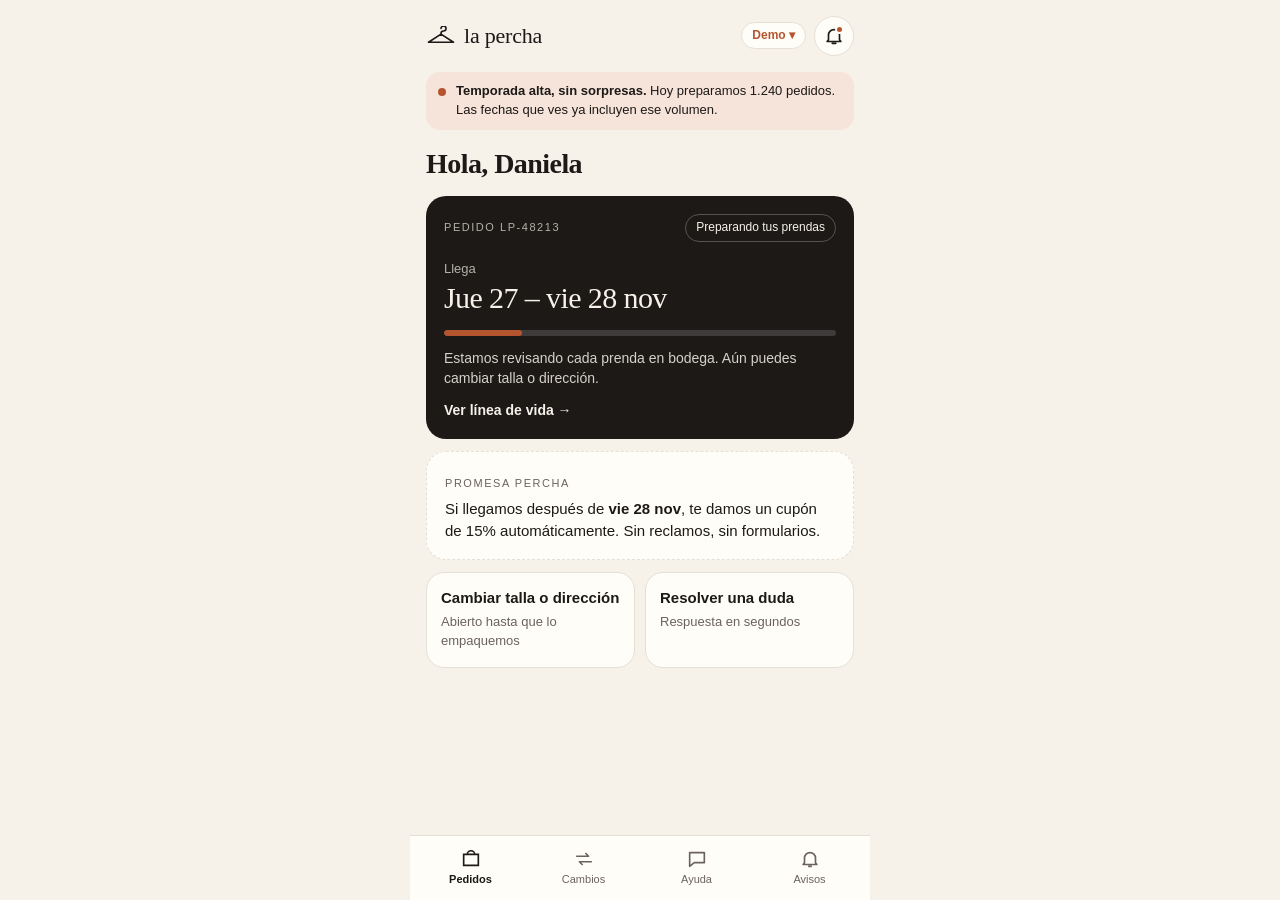
==== percha/app/index.html @ 1cbc2aa0 "Añadir web y prototipo de app Mi pedido de La Percha para el reto ESIC Co-Authored-By: Claude Opus 5" ====
<!doctype html>
<html lang="es">
<head>
  <meta charset="utf-8">
  <meta name="viewport" content="width=device-width, initial-scale=1, viewport-fit=cover">
  <title>La Percha · Mi pedido</title>
  <meta name="description" content="Sigue tu pedido de La Percha en tiempo real, cámbialo y resuelve cualquier duda sin esperar.">
  <meta name="theme-color" content="#1c1917">
  <link rel="manifest" href="manifest.webmanifest">
  <link rel="icon" href="icon.svg" type="image/svg+xml">
  <link rel="apple-touch-icon" href="icon.svg">
  <link rel="stylesheet" href="app.css">
</head>
<body>
  <div class="shell">
    <header class="top">
      <button class="brand" data-go="/" aria-label="Inicio">
        <svg viewBox="0 0 48 32" width="30" height="20" aria-hidden="true"><path d="M24 4a4 4 0 1 1 4 4c-2 0-4 1.6-4 4v1L4 26h40L24 13" fill="none" stroke="currentColor" stroke-width="2.6" stroke-linecap="round" stroke-linejoin="round"/></svg>
        <span>la percha</span>
      </button>
      <button class="bell" data-go="/avisos" aria-label="Avisos">
        <svg viewBox="0 0 24 24" width="22" height="22" aria-hidden="true"><path d="M6 16V11a6 6 0 1 1 12 0v5l1.5 2h-15L6 16Zm4 4h4" fill="none" stroke="currentColor" stroke-width="1.8" stroke-linecap="round" stroke-linejoin="round"/></svg>
        <span class="dot" id="unread" hidden></span>
      </button>
    </header>

    <main id="view" tabindex="-1"></main>

    <nav class="tabs" aria-label="Secciones">
      <button data-go="/" data-tab="/"><svg viewBox="0 0 24 24" aria-hidden="true"><path d="M4 7h16v12H4zM8 7a4 4 0 0 1 8 0" fill="none" stroke="currentColor" stroke-width="1.8"/></svg>Pedidos</button>
      <button data-go="/cambios" data-tab="/cambios"><svg viewBox="0 0 24 24" aria-hidden="true"><path d="M4 9h13l-3-3M20 15H7l3 3" fill="none" stroke="currentColor" stroke-width="1.8" stroke-linecap="round" stroke-linejoin="round"/></svg>Cambios</button>
      <button data-go="/ayuda" data-tab="/ayuda"><svg viewBox="0 0 24 24" aria-hidden="true"><path d="M4 5h16v11H9l-5 4z" fill="none" stroke="currentColor" stroke-width="1.8" stroke-linejoin="round"/></svg>Ayuda</button>
      <button data-go="/avisos" data-tab="/avisos"><svg viewBox="0 0 24 24" aria-hidden="true"><path d="M6 16V11a6 6 0 1 1 12 0v5l1.5 2h-15L6 16Zm4 4h4" fill="none" stroke="currentColor" stroke-width="1.8" stroke-linejoin="round"/></svg>Avisos</button>
    </nav>

    <div class="toast" id="toast" role="status" aria-live="polite"></div>

    <details class="demo" id="demo">
      <summary>Demo ▾</summary>
      <p>Controles para el jurado: simulan lo que el ERP envía a la app.</p>
      <div class="demo-row">
        <button data-demo="next">Avanzar pedido</button>
        <button data-demo="late">Simular retraso</button>
        <button data-demo="reset">Reiniciar</button>
      </div>
    </details>
  </div>
  <script src="app.js"></script>
</body>
</html>
---- percha/app/app.css ----
:root {
  --bg: #f6f2ea;
  --surface: #fffdf8;
  --ink: #1c1917;
  --muted: #6b635b;
  --line: #e6dfd3;
  --accent: #b5552f;
  --accent-soft: #f6e4da;
  --ok: #2f6b4f;
  --ok-soft: #e1efe7;
  --wa: #1f7a4d;
  --serif: "Iowan Old Style", "Palatino Linotype", Palatino, Georgia, serif;
  --sans: -apple-system, BlinkMacSystemFont, "Segoe UI", Roboto, "Helvetica Neue", Arial, sans-serif;
  color-scheme: light;
}
@media (prefers-color-scheme: dark) {
  :root:not([data-theme="light"]) {
    --bg: #151311; --surface: #1f1c19; --ink: #f3eee6; --muted: #a79e93; --line: #34302b;
    --accent: #e07a50; --accent-soft: #3a261d; --ok: #7cc6a0; --ok-soft: #1d3127; --wa: #6fd3a0;
    color-scheme: dark;
  }
}
:root[data-theme="dark"] {
  --bg: #151311; --surface: #1f1c19; --ink: #f3eee6; --muted: #a79e93; --line: #34302b;
  --accent: #e07a50; --accent-soft: #3a261d; --ok: #7cc6a0; --ok-soft: #1d3127; --wa: #6fd3a0;
  color-scheme: dark;
}

* { box-sizing: border-box; }
html, body { margin: 0; }
body {
  background: var(--bg); color: var(--ink); font-family: var(--sans);
  font-size: 15px; line-height: 1.45; -webkit-font-smoothing: antialiased;
}
button, select, input { font: inherit; color: inherit; }
button { cursor: pointer; background: none; border: 0; padding: 0; text-align: left; }
:focus-visible { outline: 2px solid var(--accent); outline-offset: 2px; border-radius: 6px; }

.shell { max-width: 460px; margin: 0 auto; min-height: 100vh; padding: 0 16px 150px; position: relative; }

.top { display: flex; justify-content: space-between; align-items: center; padding: 16px 0 10px; position: sticky; top: 0; background: var(--bg); z-index: 5; }
.brand { display: flex; align-items: center; gap: 8px; font-family: var(--serif); font-size: 22px; letter-spacing: -0.01em; }
.bell { position: relative; width: 40px; height: 40px; display: grid; place-items: center; border-radius: 50%; border: 1px solid var(--line); background: var(--surface); }
.dot { position: absolute; top: 8px; right: 9px; width: 9px; height: 9px; border-radius: 50%; background: var(--accent); border: 2px solid var(--surface); }

.h { font-family: var(--serif); font-weight: 600; font-size: 28px; letter-spacing: -0.02em; margin: 14px 0 4px; }
.h2 { font-size: 16px; margin: 0; }
.sub { color: var(--muted); margin: 0 0 14px; }
.eyebrow { font-size: 11px; text-transform: uppercase; letter-spacing: 0.14em; color: var(--muted); margin: 0; }
.meta { color: var(--muted); font-size: 13px; margin: 4px 0 0; }
.hint { color: var(--muted); font-size: 13px; margin: 10px 0 0; }

.card { display: block; width: 100%; background: var(--surface); border: 1px solid var(--line); border-radius: 20px; padding: 18px; margin: 12px 0; }
.card p { margin: 6px 0 0; }
.card h3 { font-family: var(--serif); font-size: 20px; margin: 6px 0 0; }
.row { display: flex; justify-content: space-between; align-items: center; gap: 10px; }
.chip { font-size: 12px; padding: 4px 10px; border-radius: 99px; background: var(--bg); border: 1px solid var(--line); white-space: nowrap; }
.chip.ok { background: var(--ok-soft); color: var(--ok); border-color: transparent; }
.chip.wa { background: var(--ok-soft); color: var(--wa); border-color: transparent; }

.peak { display: flex; gap: 10px; align-items: flex-start; font-size: 13px; background: var(--accent-soft); border-radius: 14px; padding: 10px 12px; margin-top: 6px; }
.pulse { flex: none; width: 8px; height: 8px; margin-top: 6px; border-radius: 50%; background: var(--accent); box-shadow: 0 0 0 0 var(--accent); animation: pulse 2s infinite; }
@keyframes pulse { 70% { box-shadow: 0 0 0 8px transparent; } 100% { box-shadow: 0 0 0 0 transparent; } }

.order { background: var(--ink); color: var(--bg); border: 0; }
.order .eyebrow { color: inherit; opacity: .7; }
.order .chip { background: transparent; color: inherit; border-color: rgba(255,255,255,.25); }
.eta-label { opacity: .7; font-size: 13px; margin-top: 18px !important; }
.eta { font-family: var(--serif); font-size: 30px; letter-spacing: -0.02em; margin: 2px 0 0 !important; line-height: 1.1; }
.bar { height: 6px; border-radius: 99px; background: rgba(255,255,255,.15); margin: 16px 0 12px; overflow: hidden; }
.bar span { display: block; height: 100%; background: var(--accent); border-radius: inherit; transition: width .5s ease; }
.next-step { font-size: 14px; opacity: .85; }
.link { display: inline-block; margin-top: 12px; font-size: 14px; font-weight: 600; }

.promise { border-style: dashed; }
.promise.late { border: 1px solid var(--accent); background: var(--accent-soft); }
.coupon { display: flex; justify-content: space-between; align-items: center; margin-top: 12px; padding: 10px 12px; border-radius: 12px; background: var(--surface); font-family: ui-monospace, Menlo, monospace; font-weight: 600; }

.grid2 { display: grid; grid-template-columns: 1fr 1fr; gap: 10px; }
.tile { background: var(--surface); border: 1px solid var(--line); border-radius: 18px; padding: 14px; display: flex; flex-direction: column; gap: 4px; min-height: 96px; }
.tile span { color: var(--muted); font-size: 13px; }

.back { color: var(--muted); font-size: 14px; margin-top: 6px; }

.timeline { list-style: none; margin: 0; padding: 0; }
.timeline li { display: grid; grid-template-columns: 22px 1fr; gap: 12px; position: relative; padding-bottom: 16px; }
.timeline li:last-child { padding-bottom: 0; }
.timeline li::before { content: ""; position: absolute; left: 10px; top: 20px; bottom: -2px; width: 2px; background: var(--line); }
.timeline li:last-child::before { display: none; }
.timeline li.done::before { background: var(--ink); }
.node { width: 22px; height: 22px; border-radius: 50%; border: 2px solid var(--line); background: var(--surface); position: relative; z-index: 1; }
.done .node { background: var(--ink); border-color: var(--ink); }
.done .node::after { content: ""; position: absolute; left: 6px; top: 3px; width: 5px; height: 9px; border: solid var(--surface); border-width: 0 2px 2px 0; transform: rotate(45deg); }
.now .node { border-color: var(--accent); box-shadow: inset 0 0 0 4px var(--surface), inset 0 0 0 11px var(--accent); }
.timeline .t { margin: 0; font-weight: 600; }
.next .t { color: var(--muted); font-weight: 400; }
.timeline .d { margin: 4px 0 8px; color: var(--muted); font-size: 14px; }

.photo { margin: 8px 0 0; }
.photo svg { width: 100%; border-radius: 14px; display: block; }
.photo figcaption { font-size: 12px; color: var(--muted); margin-top: 6px; }

.items { list-style: none; padding: 0; margin: 10px 0 0; }
.item { display: grid; grid-template-columns: 36px 1fr auto; gap: 12px; align-items: center; padding: 10px 0; border-bottom: 1px solid var(--line); }
.item .t { margin: 0; font-weight: 600; }
.sw { width: 36px; height: 44px; border-radius: 8px; border: 1px solid var(--line); }
.size { font-size: 13px; color: var(--muted); display: flex; flex-direction: column; gap: 2px; }
select { border: 1px solid var(--line); border-radius: 10px; padding: 8px 10px; background: var(--surface); }
.total { margin-top: 12px !important; }

.primary { display: block; width: 100%; text-align: center; background: var(--accent); color: #fff; border-radius: 14px; padding: 14px; font-weight: 600; margin-top: 14px; }
.ghost { border: 1px solid var(--line); border-radius: 12px; padding: 10px 14px; background: var(--surface); font-weight: 500; }
.ghost.sm { padding: 6px 12px; font-size: 13px; margin-top: 10px; }

.qa summary { font-weight: 600; cursor: pointer; list-style: none; display: flex; justify-content: space-between; }
.qa summary::after { content: "+"; color: var(--muted); }
.qa[open] summary::after { content: "–"; }
.qa summary::-webkit-details-marker { display: none; }
.faq .card { margin: 8px 0; }
.callback { border-color: var(--ok); background: var(--ok-soft); }

.field { display: flex; flex-direction: column; gap: 6px; margin: 0 0 14px; border: 0; padding: 0; font-size: 14px; font-weight: 600; }
.field legend { padding: 0; margin-bottom: 6px; }
.radio { display: flex; gap: 10px; align-items: center; font-weight: 400; padding: 12px; border: 1px solid var(--line); border-radius: 12px; margin-bottom: 8px; }
.center { text-align: center; }
.qr { width: 180px; height: 180px; margin: 4px auto 0; display: block; border-radius: 8px; }
.code { font-family: ui-monospace, Menlo, monospace; font-weight: 700; letter-spacing: .06em; }

.fit { display: flex; gap: 8px; margin-top: 12px; }
.pill { flex: 1; text-align: center; border: 1px solid var(--line); border-radius: 99px; padding: 8px; }
.pill.on { background: var(--ink); color: var(--bg); border-color: var(--ink); }
.stars { display: flex; gap: 6px; margin-top: 14px; }
.stars button { font-size: 30px; color: var(--line); line-height: 1; }
.stars button:hover, .stars button:focus-visible { color: var(--accent); }
.stars:has(button:hover) button:hover ~ button { color: var(--line); }
.thanks { background: var(--ok-soft); border-color: transparent; }

.notes { list-style: none; padding: 0; margin: 0; }

.tabs { position: fixed; left: 50%; transform: translateX(-50%); bottom: 0; width: 100%; max-width: 460px; display: grid; grid-template-columns: repeat(4, 1fr); background: var(--surface); border-top: 1px solid var(--line); padding: 6px 4px calc(6px + env(safe-area-inset-bottom)); z-index: 10; }
.tabs button { display: flex; flex-direction: column; align-items: center; gap: 2px; font-size: 11px; color: var(--muted); padding: 6px 0; text-align: center; }
.tabs svg { width: 22px; height: 22px; }
.tabs button.on { color: var(--ink); font-weight: 600; }

.toast { position: fixed; left: 50%; bottom: 84px; transform: translate(-50%, 20px); width: calc(100% - 32px); max-width: 428px; background: var(--ink); color: var(--bg); padding: 12px 14px; border-radius: 14px; font-size: 14px; opacity: 0; pointer-events: none; transition: .25s ease; z-index: 20; }
.toast.on { opacity: 1; transform: translate(-50%, 0); }

.demo { position: absolute; right: 64px; top: 22px; z-index: 15; background: var(--surface); border: 1px solid var(--line); border-radius: 14px; padding: 6px 10px; font-size: 12px; max-width: 230px; box-shadow: 0 10px 30px -18px rgba(0,0,0,.4); }
.demo summary { cursor: pointer; font-weight: 600; color: var(--accent); list-style: none; }
.demo summary::-webkit-details-marker { display: none; }
.demo:not([open]) { padding: 4px 10px; }
.demo p { color: var(--muted); margin: 6px 0; }
.demo-row { display: flex; flex-direction: column; gap: 6px; padding-bottom: 6px; }
.demo-row button { border: 1px solid var(--line); border-radius: 10px; padding: 7px 10px; background: var(--bg); }

@media (prefers-reduced-motion: reduce) { * { animation: none !important; transition: none !important; } }
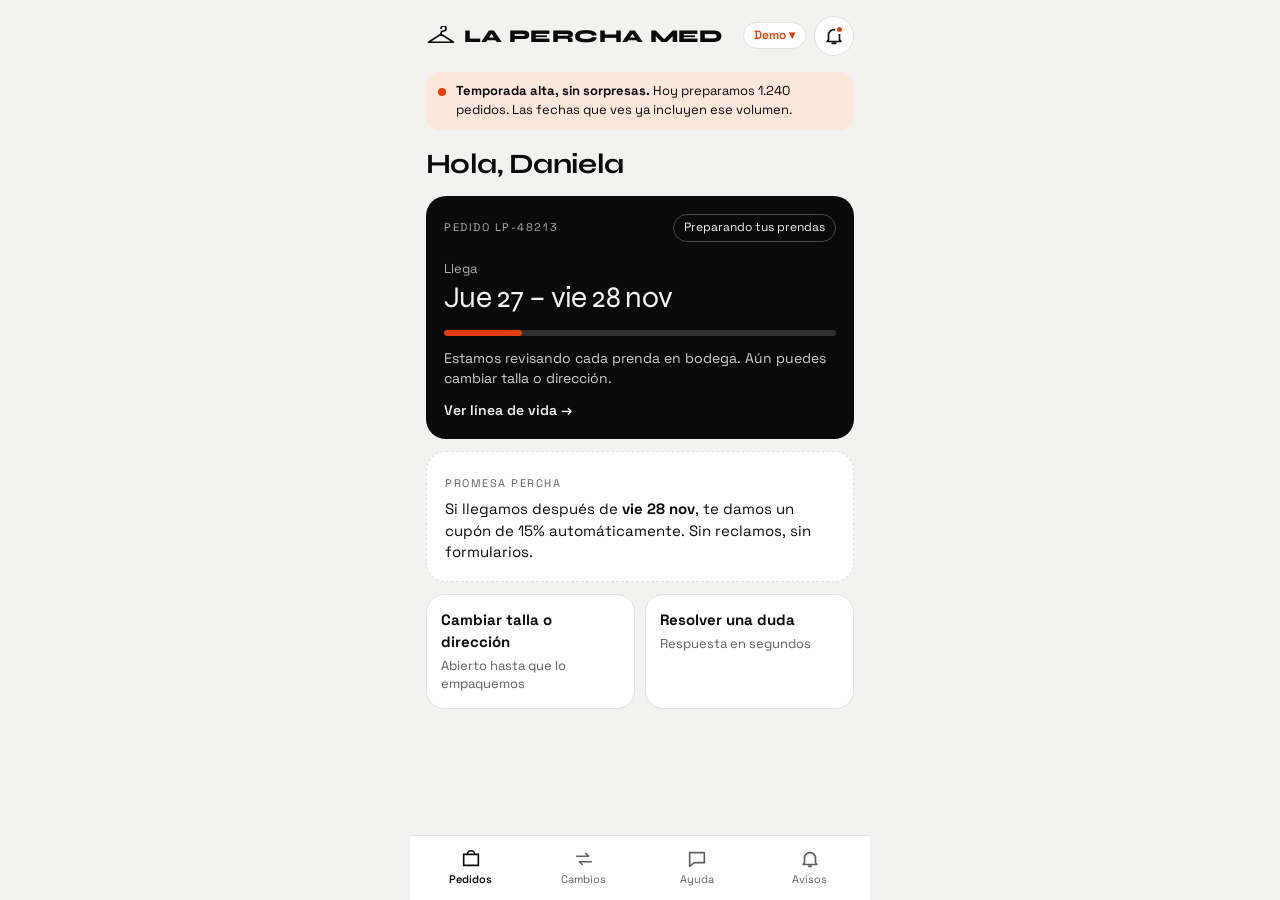
==== commit b2b6a029: "Aplicar identidad La Percha Med (Syne + Space Grotesk, streetwear) y explicación de la propuesta Co-" ====
--- a/percha/app/index.html
+++ b/percha/app/index.html
@@ -3,7 +3,8 @@
 <head>
   <meta charset="utf-8">
   <meta name="viewport" content="width=device-width, initial-scale=1, viewport-fit=cover">
-  <title>La Percha · Mi pedido</title>
+  <title>La Percha Med · Mi pedido</title>
+  <link rel="preconnect" href="https://fonts.googleapis.com"><link rel="preconnect" href="https://fonts.gstatic.com" crossorigin><link href="https://fonts.googleapis.com/css2?family=Space+Grotesk:wght@400;500;600;700&family=Syne:wght@600;700;800&display=swap" rel="stylesheet">
   <meta name="description" content="Sigue tu pedido de La Percha en tiempo real, cámbialo y resuelve cualquier duda sin esperar.">
   <meta name="theme-color" content="#1c1917">
   <link rel="manifest" href="manifest.webmanifest">
@@ -16,7 +17,7 @@
     <header class="top">
       <button class="brand" data-go="/" aria-label="Inicio">
         <svg viewBox="0 0 48 32" width="30" height="20" aria-hidden="true"><path d="M24 4a4 4 0 1 1 4 4c-2 0-4 1.6-4 4v1L4 26h40L24 13" fill="none" stroke="currentColor" stroke-width="2.6" stroke-linecap="round" stroke-linejoin="round"/></svg>
-        <span>la percha</span>
+        <span>LA PERCHA MED</span>
       </button>
       <button class="bell" data-go="/avisos" aria-label="Avisos">
         <svg viewBox="0 0 24 24" width="22" height="22" aria-hidden="true"><path d="M6 16V11a6 6 0 1 1 12 0v5l1.5 2h-15L6 16Zm4 4h4" fill="none" stroke="currentColor" stroke-width="1.8" stroke-linecap="round" stroke-linejoin="round"/></svg>
--- a/percha/app/app.css
+++ b/percha/app/app.css
@@ -1,16 +1,16 @@
 :root {
-  --bg: #f6f2ea;
-  --surface: #fffdf8;
-  --ink: #1c1917;
-  --muted: #6b635b;
-  --line: #e6dfd3;
-  --accent: #b5552f;
-  --accent-soft: #f6e4da;
+  --bg: #f2f2f0;
+  --surface: #ffffff;
+  --ink: #0a0a0a;
+  --muted: #5f5f5b;
+  --line: #e0e0dc;
+  --accent: #e2400a;
+  --accent-soft: #fde6dc;
   --ok: #2f6b4f;
   --ok-soft: #e1efe7;
   --wa: #1f7a4d;
-  --serif: "Iowan Old Style", "Palatino Linotype", Palatino, Georgia, serif;
-  --sans: -apple-system, BlinkMacSystemFont, "Segoe UI", Roboto, "Helvetica Neue", Arial, sans-serif;
+  --serif: "Syne", "Space Grotesk", system-ui, sans-serif;
+  --sans: "Space Grotesk", -apple-system, BlinkMacSystemFont, "Segoe UI", Roboto, "Helvetica Neue", Arial, sans-serif;
   color-scheme: light;
 }
 @media (prefers-color-scheme: dark) {
@@ -39,11 +39,11 @@
 .shell { max-width: 460px; margin: 0 auto; min-height: 100vh; padding: 0 16px 150px; position: relative; }
 
 .top { display: flex; justify-content: space-between; align-items: center; padding: 16px 0 10px; position: sticky; top: 0; background: var(--bg); z-index: 5; }
-.brand { display: flex; align-items: center; gap: 8px; font-family: var(--serif); font-size: 22px; letter-spacing: -0.01em; }
+.brand { display: flex; align-items: center; gap: 8px; font-family: var(--serif); font-size: 18px; font-weight: 800; letter-spacing: 0.02em; }
 .bell { position: relative; width: 40px; height: 40px; display: grid; place-items: center; border-radius: 50%; border: 1px solid var(--line); background: var(--surface); }
 .dot { position: absolute; top: 8px; right: 9px; width: 9px; height: 9px; border-radius: 50%; background: var(--accent); border: 2px solid var(--surface); }
 
-.h { font-family: var(--serif); font-weight: 600; font-size: 28px; letter-spacing: -0.02em; margin: 14px 0 4px; }
+.h { font-family: var(--serif); font-weight: 700; font-size: 28px; letter-spacing: -0.02em; margin: 14px 0 4px; }
 .h2 { font-size: 16px; margin: 0; }
 .sub { color: var(--muted); margin: 0 0 14px; }
 .eyebrow { font-size: 11px; text-transform: uppercase; letter-spacing: 0.14em; color: var(--muted); margin: 0; }
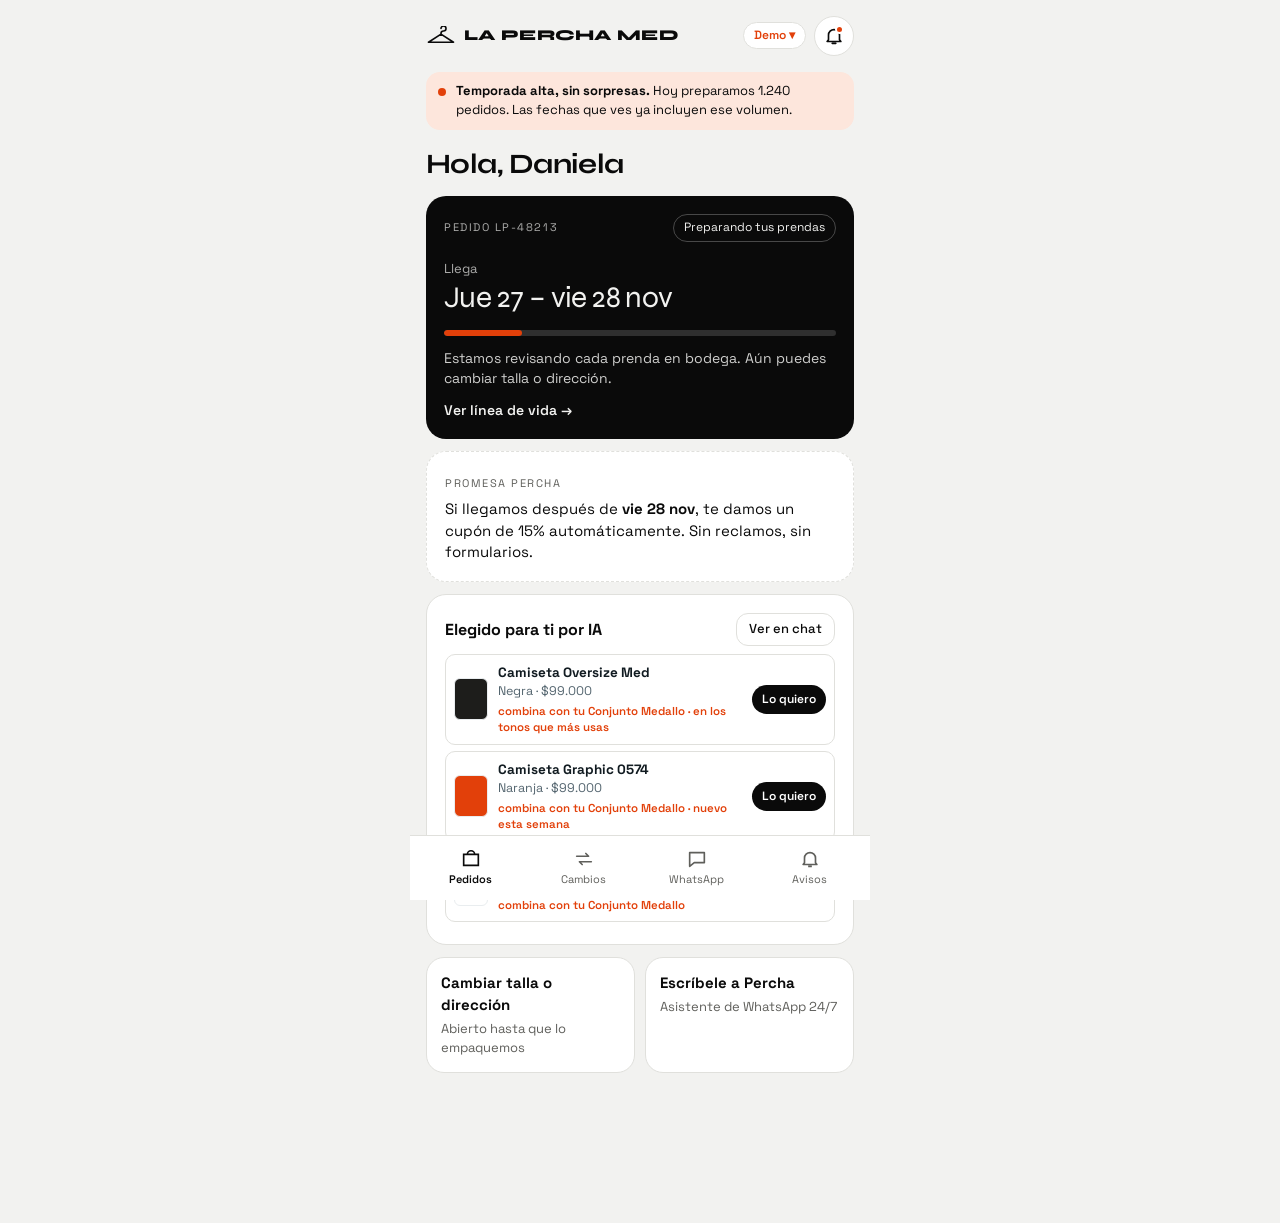
==== commit 393b4409: "Asistente de WhatsApp con IA (estado, talla, recomendaciones, venta) y fidelización automática Co-Au" ====
--- a/percha/app/index.html
+++ b/percha/app/index.html
@@ -30,7 +30,7 @@
     <nav class="tabs" aria-label="Secciones">
       <button data-go="/" data-tab="/"><svg viewBox="0 0 24 24" aria-hidden="true"><path d="M4 7h16v12H4zM8 7a4 4 0 0 1 8 0" fill="none" stroke="currentColor" stroke-width="1.8"/></svg>Pedidos</button>
       <button data-go="/cambios" data-tab="/cambios"><svg viewBox="0 0 24 24" aria-hidden="true"><path d="M4 9h13l-3-3M20 15H7l3 3" fill="none" stroke="currentColor" stroke-width="1.8" stroke-linecap="round" stroke-linejoin="round"/></svg>Cambios</button>
-      <button data-go="/ayuda" data-tab="/ayuda"><svg viewBox="0 0 24 24" aria-hidden="true"><path d="M4 5h16v11H9l-5 4z" fill="none" stroke="currentColor" stroke-width="1.8" stroke-linejoin="round"/></svg>Ayuda</button>
+      <button data-go="/whatsapp" data-tab="/whatsapp"><svg viewBox="0 0 24 24" aria-hidden="true"><path d="M4 5h16v11H9l-5 4z" fill="none" stroke="currentColor" stroke-width="1.8" stroke-linejoin="round"/></svg>WhatsApp</button>
       <button data-go="/avisos" data-tab="/avisos"><svg viewBox="0 0 24 24" aria-hidden="true"><path d="M6 16V11a6 6 0 1 1 12 0v5l1.5 2h-15L6 16Zm4 4h4" fill="none" stroke="currentColor" stroke-width="1.8" stroke-linejoin="round"/></svg>Avisos</button>
     </nav>
 
@@ -42,6 +42,7 @@
       <div class="demo-row">
         <button data-demo="next">Avanzar pedido</button>
         <button data-demo="late">Simular retraso</button>
+        <button data-demo="loyal">+30 días: recompra IA</button>
         <button data-demo="reset">Reiniciar</button>
       </div>
     </details>
--- a/percha/app/app.css
+++ b/percha/app/app.css
@@ -39,7 +39,7 @@
 .shell { max-width: 460px; margin: 0 auto; min-height: 100vh; padding: 0 16px 150px; position: relative; }
 
 .top { display: flex; justify-content: space-between; align-items: center; padding: 16px 0 10px; position: sticky; top: 0; background: var(--bg); z-index: 5; }
-.brand { display: flex; align-items: center; gap: 8px; font-family: var(--serif); font-size: 18px; font-weight: 800; letter-spacing: 0.02em; }
+.brand { display: flex; align-items: center; gap: 8px; font-family: var(--serif); font-size: 15px; white-space: nowrap; font-weight: 800; letter-spacing: 0.02em; }
 .bell { position: relative; width: 40px; height: 40px; display: grid; place-items: center; border-radius: 50%; border: 1px solid var(--line); background: var(--surface); }
 .dot { position: absolute; top: 8px; right: 9px; width: 9px; height: 9px; border-radius: 50%; background: var(--accent); border: 2px solid var(--surface); }
 
@@ -154,3 +154,33 @@
 .demo-row button { border: 1px solid var(--line); border-radius: 10px; padding: 7px 10px; background: var(--bg); }
 
 @media (prefers-reduced-motion: reduce) { * { animation: none !important; transition: none !important; } }
+.auto { font-size: 12px; color: var(--accent); font-weight: 600; margin-top: 8px !important; }
+
+/* ---------- WhatsApp ---------- */
+.wa { display: flex; flex-direction: column; height: calc(100dvh - 142px); margin: 4px -16px 0; border-top: 1px solid var(--line); }
+.wa-head { display: flex; align-items: center; gap: 10px; padding: 10px 16px; background: #075e54; color: #fff; }
+.wa-head span { display: block; font-size: 12px; opacity: .85; }
+.wa-av { width: 36px; height: 36px; border-radius: 50%; background: #0a0a0a; color: #fff; display: grid; place-items: center; font-family: var(--serif); font-weight: 800; font-size: 11px; line-height: 1; flex: none; }
+.wa-body { flex: 1; overflow-y: auto; padding: 14px 12px; background: #efeae2; display: flex; flex-direction: column; gap: 6px; }
+.wa-msg { display: flex; }
+.wa-msg.me { justify-content: flex-end; }
+.wa-bub { max-width: 84%; background: #fff; color: #111b21; padding: 8px 10px 6px; border-radius: 10px; border-top-left-radius: 2px; font-size: 14.5px; line-height: 1.4; box-shadow: 0 1px 1px rgba(0,0,0,.08); }
+.me .wa-bub { background: #d9fdd3; border-radius: 10px; border-top-right-radius: 2px; }
+.wa-t { display: block; text-align: right; font-size: 11px; color: #667781; margin-top: 2px; }
+.wa-typing { display: flex; gap: 4px; padding: 12px 14px; }
+.wa-typing i { width: 7px; height: 7px; border-radius: 50%; background: #8696a0; animation: blink 1s infinite; }
+.wa-typing i:nth-child(2) { animation-delay: .15s; } .wa-typing i:nth-child(3) { animation-delay: .3s; }
+@keyframes blink { 50% { opacity: .3; } }
+.wa-quick { display: flex; gap: 6px; overflow-x: auto; padding: 8px 12px; background: #efeae2; border-top: 1px solid rgba(0,0,0,.05); }
+.wa-quick button { flex: none; background: #fff; color: #008069; border: 1px solid #d1d7db; border-radius: 99px; padding: 7px 12px; font-size: 13px; font-weight: 600; white-space: nowrap; }
+.wa-input { display: flex; gap: 8px; padding: 8px 10px; background: #f0f2f5; }
+.wa-input input { flex: 1; border: 0; border-radius: 99px; padding: 11px 14px; background: #fff; color: #111b21; font-size: 15px; }
+.wa-input button { width: 44px; height: 44px; border-radius: 50%; background: #00a884; color: #fff; text-align: center; font-size: 16px; }
+.wa-cards { display: flex; flex-direction: column; gap: 6px; margin: 8px 0 4px; }
+.wa-card { display: grid; grid-template-columns: 34px 1fr auto; gap: 10px; align-items: center; padding: 8px; border: 1px solid #e9edef; border-radius: 10px; background: #fff; color: #111b21; }
+.wa-card strong { display: block; font-size: 13.5px; }
+.wa-card span { display: block; font-size: 12.5px; color: #54656f; }
+.wa-card em { display: block; font-size: 11.5px; color: #e2400a; font-style: normal; font-weight: 600; margin-top: 2px; }
+.wa-sw { width: 34px; height: 42px; border-radius: 6px; border: 1px solid #e9edef; }
+.wa-buy { background: #0a0a0a; color: #fff; border-radius: 99px; padding: 6px 10px; font-size: 12px; font-weight: 600; white-space: nowrap; }
+.foryou .wa-card { border-color: var(--line); }
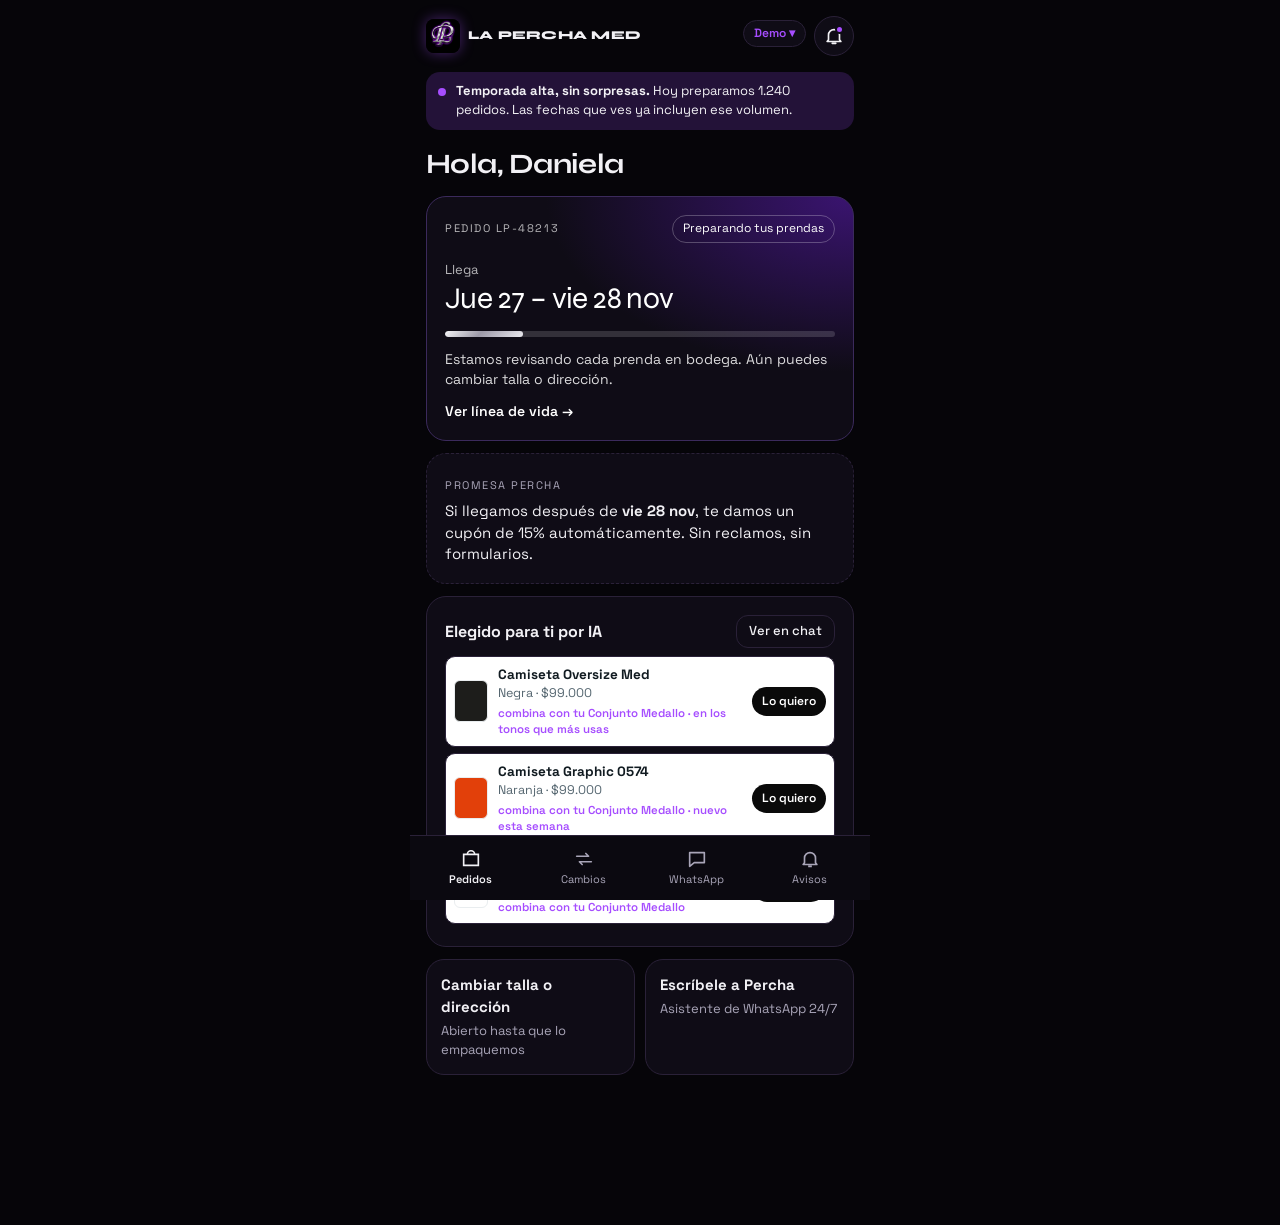
==== commit de0e8129: "Aplicar identidad visual real de La Percha: logo LP, negro, plata y morado neón Co-Authored-By: Clau" ====
--- a/percha/app/index.html
+++ b/percha/app/index.html
@@ -6,9 +6,9 @@
   <title>La Percha Med · Mi pedido</title>
   <link rel="preconnect" href="https://fonts.googleapis.com"><link rel="preconnect" href="https://fonts.gstatic.com" crossorigin><link href="https://fonts.googleapis.com/css2?family=Space+Grotesk:wght@400;500;600;700&family=Syne:wght@600;700;800&display=swap" rel="stylesheet">
   <meta name="description" content="Sigue tu pedido de La Percha en tiempo real, cámbialo y resuelve cualquier duda sin esperar.">
-  <meta name="theme-color" content="#1c1917">
+  <meta name="theme-color" content="#060509">
   <link rel="manifest" href="manifest.webmanifest">
-  <link rel="icon" href="icon.svg" type="image/svg+xml">
+  <link rel="icon" href="logo.jpg"><link rel="apple-touch-icon" href="logo.jpg">
   <link rel="apple-touch-icon" href="icon.svg">
   <link rel="stylesheet" href="app.css">
 </head>
@@ -16,8 +16,7 @@
   <div class="shell">
     <header class="top">
       <button class="brand" data-go="/" aria-label="Inicio">
-        <svg viewBox="0 0 48 32" width="30" height="20" aria-hidden="true"><path d="M24 4a4 4 0 1 1 4 4c-2 0-4 1.6-4 4v1L4 26h40L24 13" fill="none" stroke="currentColor" stroke-width="2.6" stroke-linecap="round" stroke-linejoin="round"/></svg>
-        <span>LA PERCHA MED</span>
+        <img src="logo.jpg" alt="" width="34" height="34" class="logo-img"><span>LA PERCHA MED</span>
       </button>
       <button class="bell" data-go="/avisos" aria-label="Avisos">
         <svg viewBox="0 0 24 24" width="22" height="22" aria-hidden="true"><path d="M6 16V11a6 6 0 1 1 12 0v5l1.5 2h-15L6 16Zm4 4h4" fill="none" stroke="currentColor" stroke-width="1.8" stroke-linecap="round" stroke-linejoin="round"/></svg>
--- a/percha/app/app.css
+++ b/percha/app/app.css
@@ -1,30 +1,14 @@
 :root {
-  --bg: #f2f2f0;
-  --surface: #ffffff;
-  --ink: #0a0a0a;
-  --muted: #5f5f5b;
-  --line: #e0e0dc;
-  --accent: #e2400a;
-  --accent-soft: #fde6dc;
-  --ok: #2f6b4f;
-  --ok-soft: #e1efe7;
-  --wa: #1f7a4d;
+  --bg: #060509; --surface: #0f0c16; --ink: #f2f1f5; --muted: #a9a5b8; --line: #2a2138;
+  --accent: #a64dff; --accent-soft: #231238; --ok: #7cc6a0; --ok-soft: #14261d; --wa: #6fd3a0;
+  --silver: linear-gradient(135deg,#f4f4f6 0%,#9d9aa8 45%,#e9e8ee 100%);
+  color-scheme: dark;
   --serif: "Syne", "Space Grotesk", system-ui, sans-serif;
   --sans: "Space Grotesk", -apple-system, BlinkMacSystemFont, "Segoe UI", Roboto, "Helvetica Neue", Arial, sans-serif;
   color-scheme: light;
 }
-@media (prefers-color-scheme: dark) {
-  :root:not([data-theme="light"]) {
-    --bg: #151311; --surface: #1f1c19; --ink: #f3eee6; --muted: #a79e93; --line: #34302b;
-    --accent: #e07a50; --accent-soft: #3a261d; --ok: #7cc6a0; --ok-soft: #1d3127; --wa: #6fd3a0;
-    color-scheme: dark;
-  }
-}
-:root[data-theme="dark"] {
-  --bg: #151311; --surface: #1f1c19; --ink: #f3eee6; --muted: #a79e93; --line: #34302b;
-  --accent: #e07a50; --accent-soft: #3a261d; --ok: #7cc6a0; --ok-soft: #1d3127; --wa: #6fd3a0;
-  color-scheme: dark;
-}
+
+
 
 * { box-sizing: border-box; }
 html, body { margin: 0; }
@@ -39,7 +23,7 @@
 .shell { max-width: 460px; margin: 0 auto; min-height: 100vh; padding: 0 16px 150px; position: relative; }
 
 .top { display: flex; justify-content: space-between; align-items: center; padding: 16px 0 10px; position: sticky; top: 0; background: var(--bg); z-index: 5; }
-.brand { display: flex; align-items: center; gap: 8px; font-family: var(--serif); font-size: 15px; white-space: nowrap; font-weight: 800; letter-spacing: 0.02em; }
+.brand { display: flex; align-items: center; gap: 8px; font-family: var(--serif); font-size: 12px; white-space: nowrap; font-weight: 800; letter-spacing: 0.02em; }
 .bell { position: relative; width: 40px; height: 40px; display: grid; place-items: center; border-radius: 50%; border: 1px solid var(--line); background: var(--surface); }
 .dot { position: absolute; top: 8px; right: 9px; width: 9px; height: 9px; border-radius: 50%; background: var(--accent); border: 2px solid var(--surface); }
 
@@ -145,7 +129,7 @@
 .toast { position: fixed; left: 50%; bottom: 84px; transform: translate(-50%, 20px); width: calc(100% - 32px); max-width: 428px; background: var(--ink); color: var(--bg); padding: 12px 14px; border-radius: 14px; font-size: 14px; opacity: 0; pointer-events: none; transition: .25s ease; z-index: 20; }
 .toast.on { opacity: 1; transform: translate(-50%, 0); }
 
-.demo { position: absolute; right: 64px; top: 22px; z-index: 15; background: var(--surface); border: 1px solid var(--line); border-radius: 14px; padding: 6px 10px; font-size: 12px; max-width: 230px; box-shadow: 0 10px 30px -18px rgba(0,0,0,.4); }
+.demo { position: absolute; right: 64px; top: 20px; z-index: 15; background: var(--surface); border: 1px solid var(--line); border-radius: 14px; padding: 6px 10px; font-size: 12px; max-width: 230px; box-shadow: 0 10px 30px -18px rgba(0,0,0,.4); }
 .demo summary { cursor: pointer; font-weight: 600; color: var(--accent); list-style: none; }
 .demo summary::-webkit-details-marker { display: none; }
 .demo:not([open]) { padding: 4px 10px; }
@@ -180,7 +164,21 @@
 .wa-card { display: grid; grid-template-columns: 34px 1fr auto; gap: 10px; align-items: center; padding: 8px; border: 1px solid #e9edef; border-radius: 10px; background: #fff; color: #111b21; }
 .wa-card strong { display: block; font-size: 13.5px; }
 .wa-card span { display: block; font-size: 12.5px; color: #54656f; }
-.wa-card em { display: block; font-size: 11.5px; color: #e2400a; font-style: normal; font-weight: 600; margin-top: 2px; }
+.wa-card em { display: block; font-size: 11.5px; color: #a64dff; font-style: normal; font-weight: 600; margin-top: 2px; }
 .wa-sw { width: 34px; height: 42px; border-radius: 6px; border: 1px solid #e9edef; }
 .wa-buy { background: #0a0a0a; color: #fff; border-radius: 99px; padding: 6px 10px; font-size: 12px; font-weight: 600; white-space: nowrap; }
 .foryou .wa-card { border-color: var(--line); }
+
+.logo-img { border-radius: 8px; object-fit: cover; box-shadow: 0 0 14px #a64dff66; }
+.order { background: radial-gradient(120% 120% at 100% 0%, #3a1470 0%, #0f0c16 60%); color: #fff; border: 1px solid #3b2a5c; box-shadow: 0 0 30px -10px #a64dff88; }
+.order .bar span { background: var(--silver); }
+.primary { background: linear-gradient(135deg,#8a2be2,#b44cff); box-shadow: 0 0 24px -6px #a64dffaa; }
+.h, .eta, .brand { background: none; }
+.tabs { background: #0b0910; }
+.top { background: var(--bg); }
+.node { background: var(--surface); }
+.done .node::after { border-color: #060509; }
+.chip.ok, .chip.wa { color: #8fe0b4; }
+.card { box-shadow: 0 0 0 1px #00000020; }
+.demo { background: var(--surface); }
+select { color: var(--ink); }
